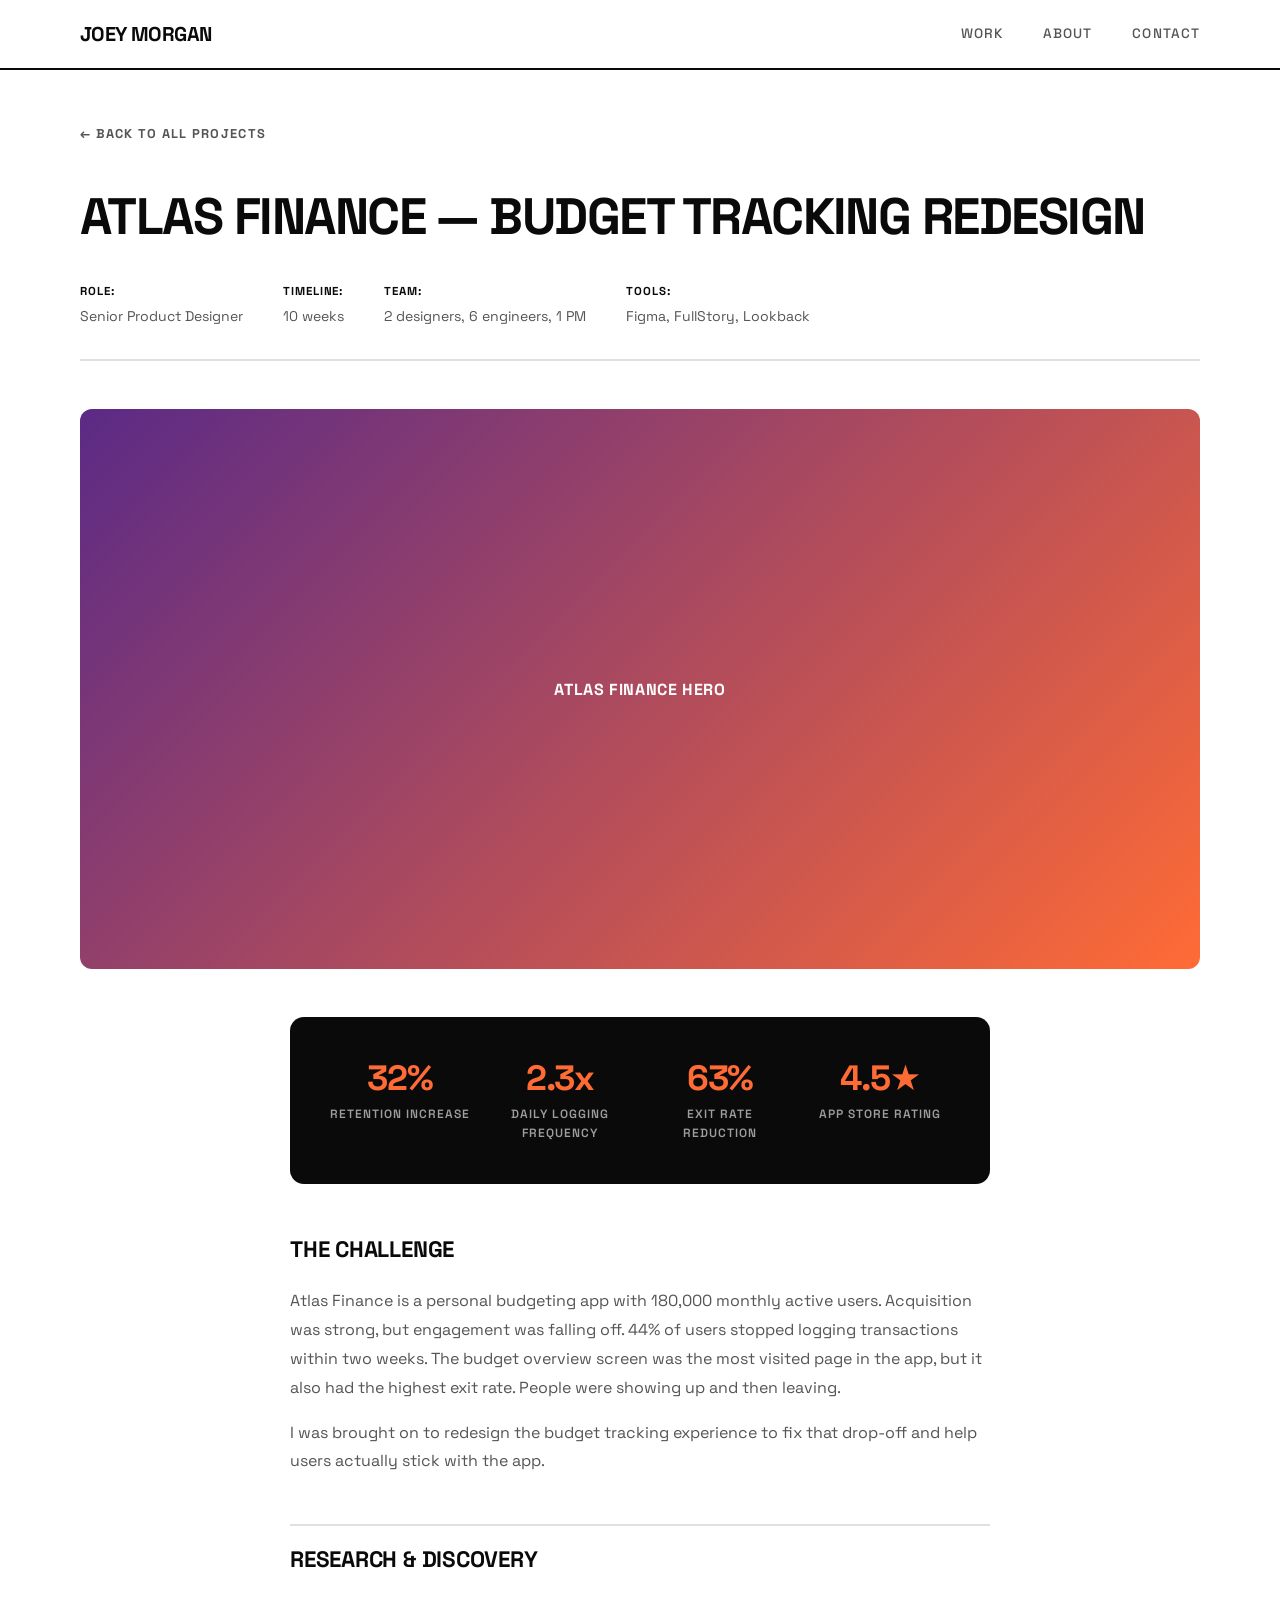
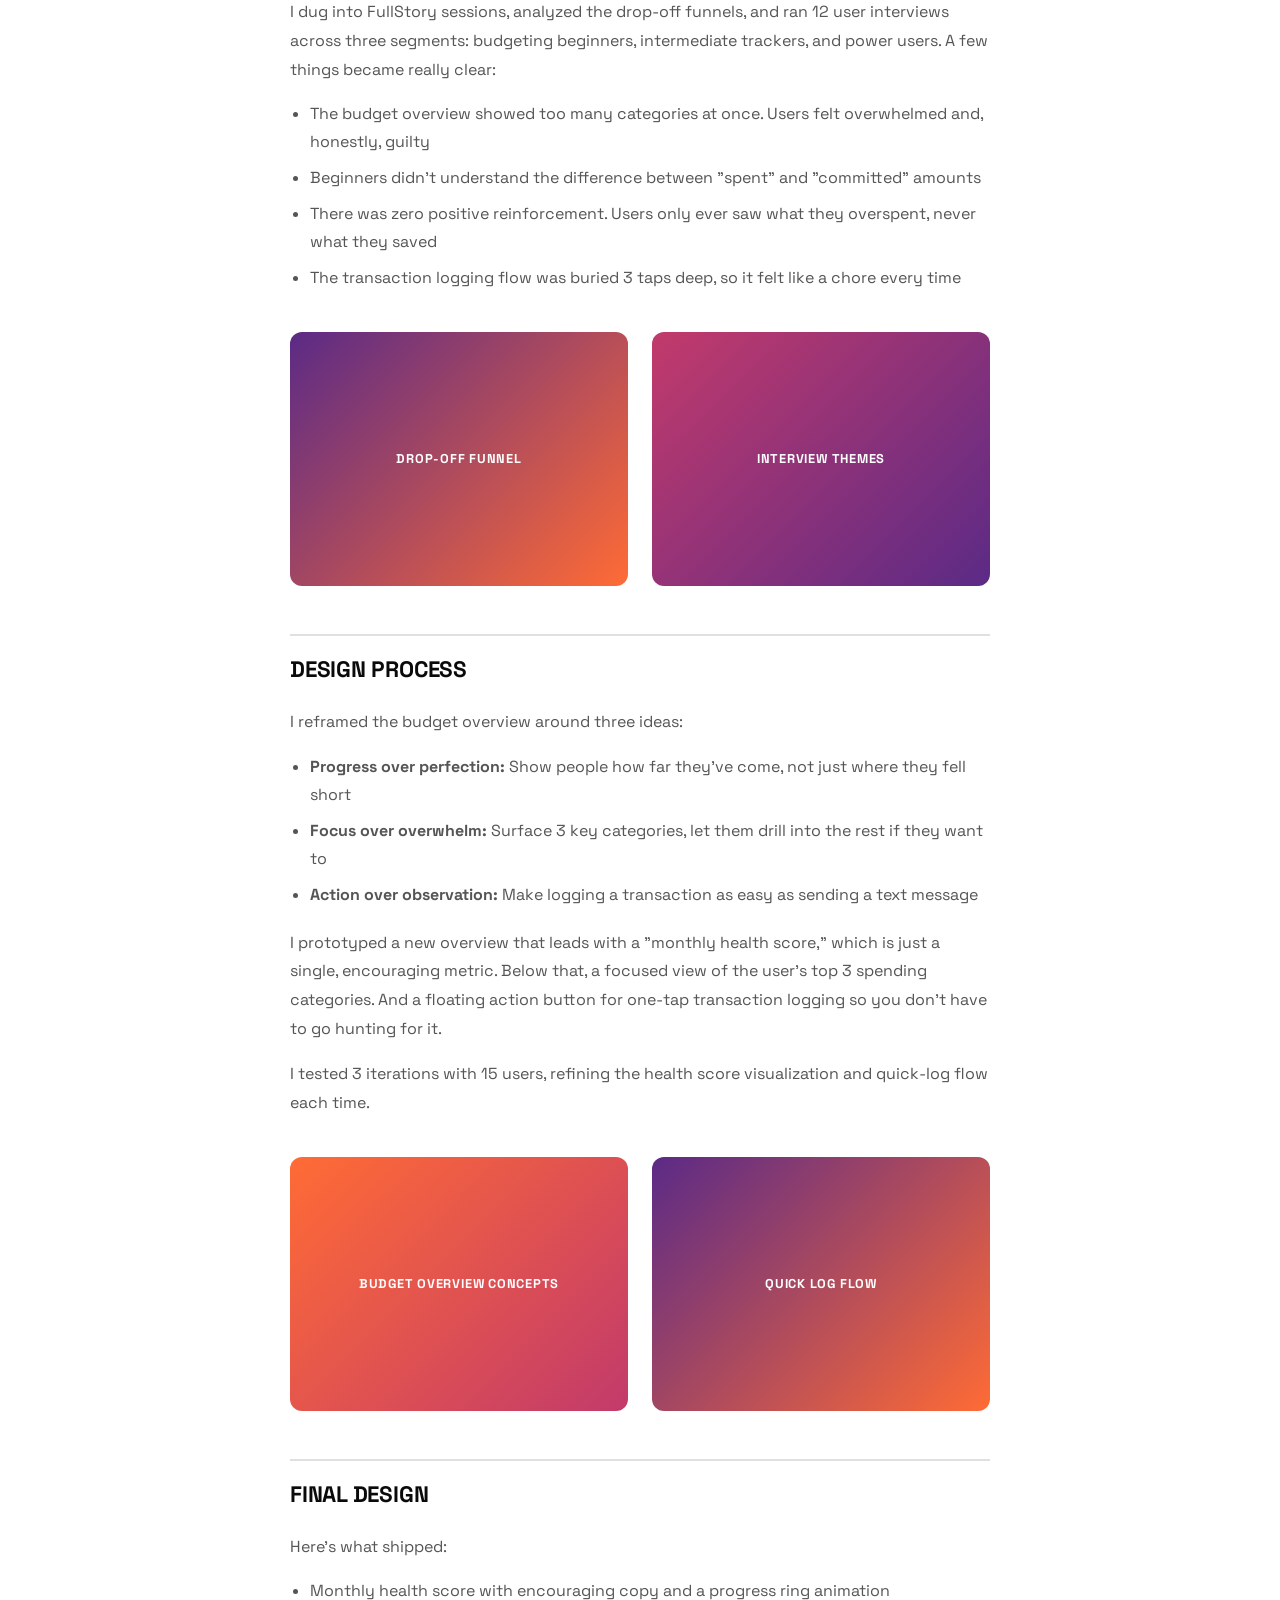
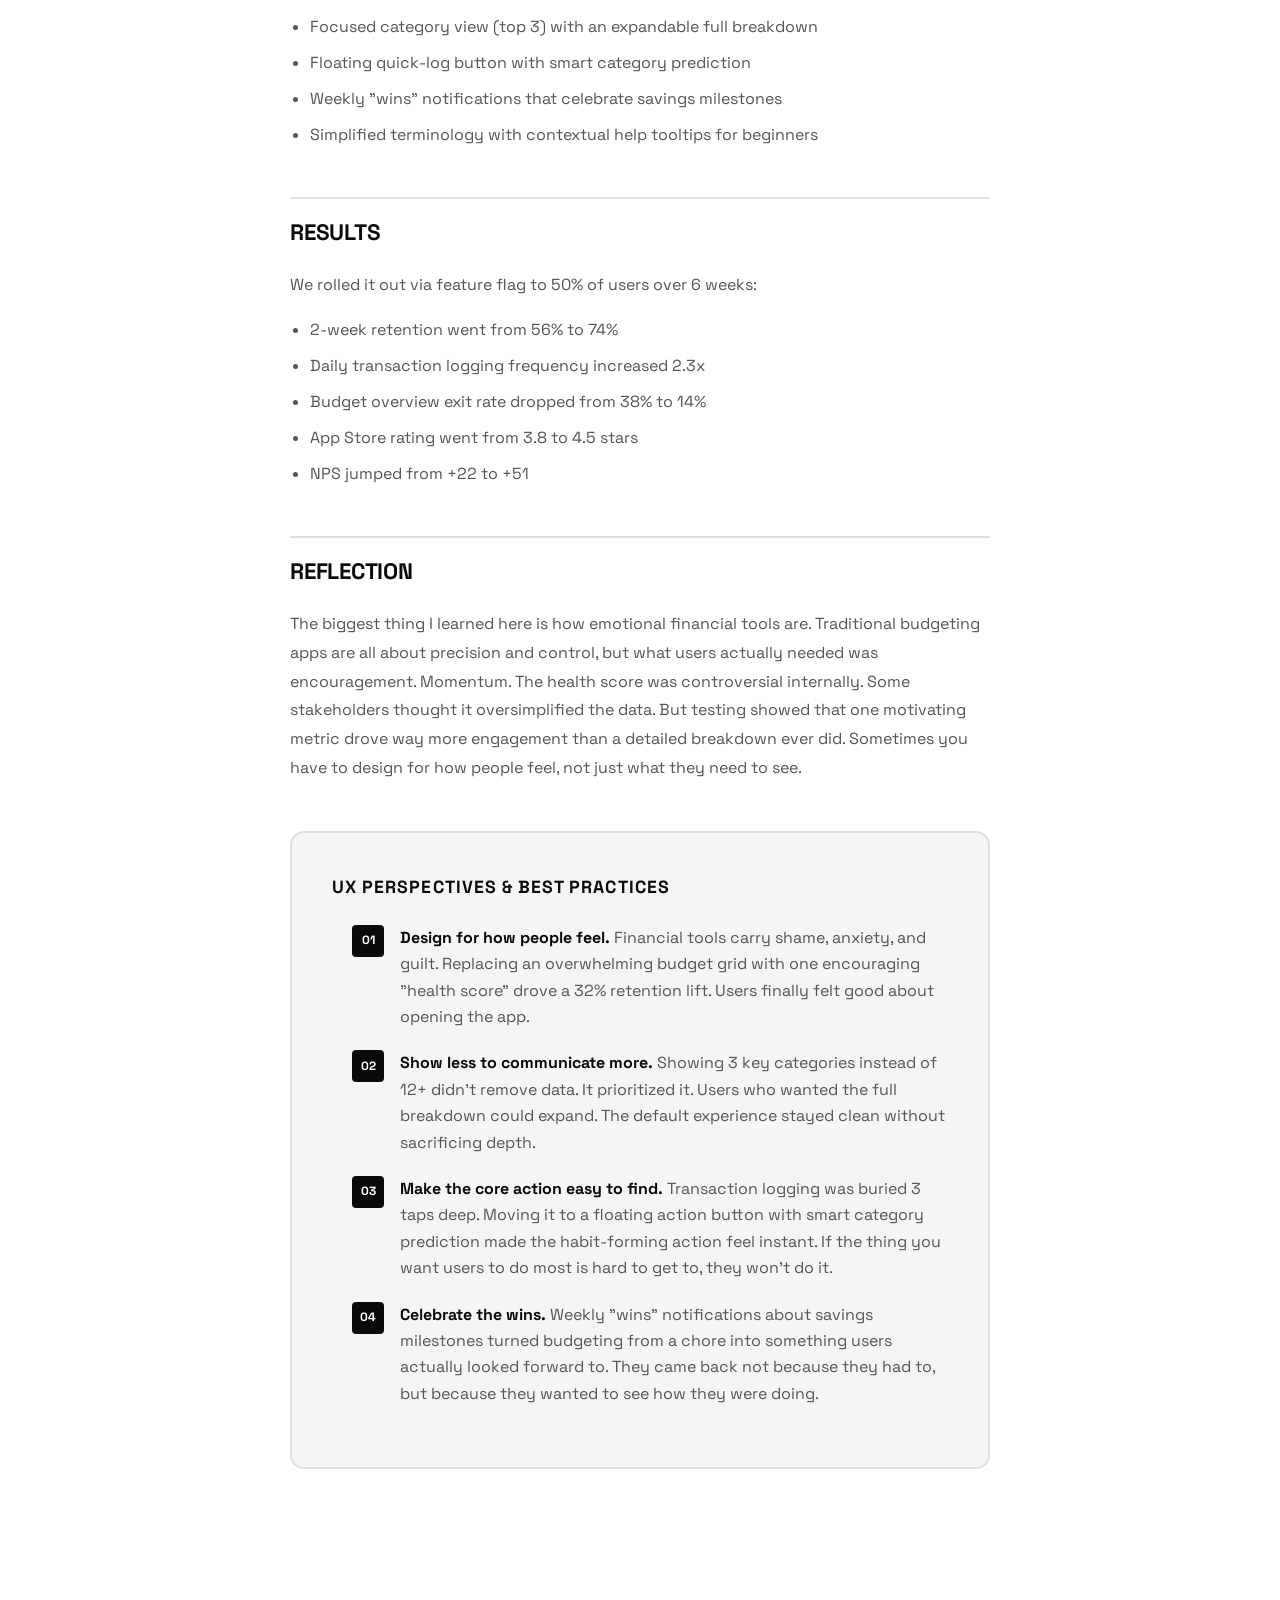
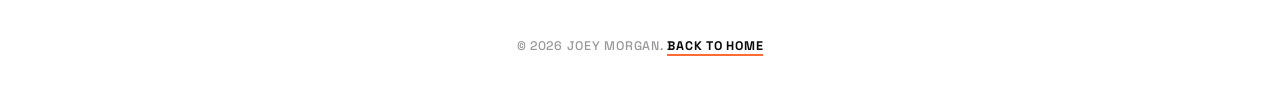
==== project-atlas.html @ 2bdc08db "Initial portfolio site" ====
<!DOCTYPE html>
<html lang="en">
<head>
  <meta charset="UTF-8">
  <meta name="viewport" content="width=device-width, initial-scale=1.0">
  <title>Atlas Finance — Joey Morgan</title>
  <link rel="preconnect" href="https://fonts.googleapis.com">
  <link href="https://fonts.googleapis.com/css2?family=Space+Grotesk:wght@400;500;600;700&display=swap" rel="stylesheet">
  <link rel="stylesheet" href="styles.css">
</head>
<body>

  <nav>
    <div class="nav-inner">
      <a href="index.html" class="logo">Joey Morgan</a>
      <div class="nav-links">
        <a href="index.html">Work</a>
        <a href="index.html#about">About</a>
        <a href="index.html#contact">Contact</a>
      </div>
    </div>
  </nav>

  <section class="project-hero">
    <a href="index.html" class="back-link">&larr; Back to all projects</a>
    <h1>Atlas Finance — Budget Tracking Redesign</h1>
    <div class="meta">
      <div><strong>Role:</strong> Senior Product Designer</div>
      <div><strong>Timeline:</strong> 10 weeks</div>
      <div><strong>Team:</strong> 2 designers, 6 engineers, 1 PM</div>
      <div><strong>Tools:</strong> Figma, FullStory, Lookback</div>
    </div>
    <div class="project-hero-img placeholder-img ph-4" style="aspect-ratio:16/8; border-radius:12px;">Atlas Finance Hero</div>
  </section>

  <div class="metrics-banner">
    <div class="metrics-grid">
      <div class="metric">
        <span class="number">32%</span>
        <span class="label">Retention Increase</span>
      </div>
      <div class="metric">
        <span class="number">2.3x</span>
        <span class="label">Daily Logging Frequency</span>
      </div>
      <div class="metric">
        <span class="number">63%</span>
        <span class="label">Exit Rate Reduction</span>
      </div>
      <div class="metric">
        <span class="number">4.5★</span>
        <span class="label">App Store Rating</span>
      </div>
    </div>
  </div>

  <section class="project-content">
    <h2>The Challenge</h2>
    <p>Atlas Finance is a personal budgeting app with 180,000 monthly active users. Acquisition was strong, but engagement was falling off. 44% of users stopped logging transactions within two weeks. The budget overview screen was the most visited page in the app, but it also had the highest exit rate. People were showing up and then leaving.</p>
    <p>I was brought on to redesign the budget tracking experience to fix that drop-off and help users actually stick with the app.</p>

    <h2>Research &amp; Discovery</h2>
    <p>I dug into FullStory sessions, analyzed the drop-off funnels, and ran 12 user interviews across three segments: budgeting beginners, intermediate trackers, and power users. A few things became really clear:</p>
    <ul>
      <li>The budget overview showed too many categories at once. Users felt overwhelmed and, honestly, guilty</li>
      <li>Beginners didn't understand the difference between "spent" and "committed" amounts</li>
      <li>There was zero positive reinforcement. Users only ever saw what they overspent, never what they saved</li>
      <li>The transaction logging flow was buried 3 taps deep, so it felt like a chore every time</li>
    </ul>

    <div class="image-row">
      <div class="placeholder-img ph-4" style="border-radius:12px; aspect-ratio:4/3;">Drop-off Funnel</div>
      <div class="placeholder-img ph-2" style="border-radius:12px; aspect-ratio:4/3;">Interview Themes</div>
    </div>

    <h2>Design Process</h2>
    <p>I reframed the budget overview around three ideas:</p>
    <ul>
      <li><strong>Progress over perfection:</strong> Show people how far they've come, not just where they fell short</li>
      <li><strong>Focus over overwhelm:</strong> Surface 3 key categories, let them drill into the rest if they want to</li>
      <li><strong>Action over observation:</strong> Make logging a transaction as easy as sending a text message</li>
    </ul>
    <p>I prototyped a new overview that leads with a "monthly health score," which is just a single, encouraging metric. Below that, a focused view of the user's top 3 spending categories. And a floating action button for one-tap transaction logging so you don't have to go hunting for it.</p>
    <p>I tested 3 iterations with 15 users, refining the health score visualization and quick-log flow each time.</p>

    <div class="image-row">
      <div class="placeholder-img ph-1" style="border-radius:12px; aspect-ratio:4/3;">Budget Overview Concepts</div>
      <div class="placeholder-img ph-4" style="border-radius:12px; aspect-ratio:4/3;">Quick Log Flow</div>
    </div>

    <h2>Final Design</h2>
    <p>Here's what shipped:</p>
    <ul>
      <li>Monthly health score with encouraging copy and a progress ring animation</li>
      <li>Focused category view (top 3) with an expandable full breakdown</li>
      <li>Floating quick-log button with smart category prediction</li>
      <li>Weekly "wins" notifications that celebrate savings milestones</li>
      <li>Simplified terminology with contextual help tooltips for beginners</li>
    </ul>

    <h2>Results</h2>
    <p>We rolled it out via feature flag to 50% of users over 6 weeks:</p>
    <ul>
      <li>2-week retention went from 56% to 74%</li>
      <li>Daily transaction logging frequency increased 2.3x</li>
      <li>Budget overview exit rate dropped from 38% to 14%</li>
      <li>App Store rating went from 3.8 to 4.5 stars</li>
      <li>NPS jumped from +22 to +51</li>
    </ul>

    <h2>Reflection</h2>
    <p>The biggest thing I learned here is how emotional financial tools are. Traditional budgeting apps are all about precision and control, but what users actually needed was encouragement. Momentum. The health score was controversial internally. Some stakeholders thought it oversimplified the data. But testing showed that one motivating metric drove way more engagement than a detailed breakdown ever did. Sometimes you have to design for how people feel, not just what they need to see.</p>

    <div class="ux-takeaways">
      <h2>UX Perspectives &amp; Best Practices</h2>
      <ul class="takeaway-list">
        <li>
          <span class="takeaway-num">01</span>
          <span><strong>Design for how people feel.</strong> Financial tools carry shame, anxiety, and guilt. Replacing an overwhelming budget grid with one encouraging "health score" drove a 32% retention lift. Users finally felt good about opening the app.</span>
        </li>
        <li>
          <span class="takeaway-num">02</span>
          <span><strong>Show less to communicate more.</strong> Showing 3 key categories instead of 12+ didn't remove data. It prioritized it. Users who wanted the full breakdown could expand. The default experience stayed clean without sacrificing depth.</span>
        </li>
        <li>
          <span class="takeaway-num">03</span>
          <span><strong>Make the core action easy to find.</strong> Transaction logging was buried 3 taps deep. Moving it to a floating action button with smart category prediction made the habit-forming action feel instant. If the thing you want users to do most is hard to get to, they won't do it.</span>
        </li>
        <li>
          <span class="takeaway-num">04</span>
          <span><strong>Celebrate the wins.</strong> Weekly "wins" notifications about savings milestones turned budgeting from a chore into something users actually looked forward to. They came back not because they had to, but because they wanted to see how they were doing.</span>
        </li>
      </ul>
    </div>
  </section>

  <footer>
    <p>&copy; 2026 Joey Morgan. <a href="index.html">Back to home</a></p>
  </footer>

</body>
</html>
---- styles.css ----
/* ===== Reset & Base ===== */
*, *::before, *::after { margin: 0; padding: 0; box-sizing: border-box; }

:root {
  --bg: #ffffff;
  --text: #0a0a0a;
  --accent: #FF6B35;
  --muted: #555555;
  --light-muted: #999999;
  --card-bg: #f5f5f5;
  --border: #e0e0e0;
  --radius: 14px;
  --radius-sm: 8px;
  --max-w: 1200px;
  --font: 'Space Grotesk', system-ui, -apple-system, sans-serif;
}

html { scroll-behavior: smooth; }

body {
  font-family: var(--font);
  background: var(--bg);
  color: var(--text);
  line-height: 1.6;
  -webkit-font-smoothing: antialiased;
}

a { color: inherit; text-decoration: none; }
img { display: block; max-width: 100%; }

/* ===== Nav ===== */
nav {
  position: fixed; top: 0; left: 0; right: 0;
  background: rgba(255, 255, 255, 0.95);
  backdrop-filter: blur(16px);
  z-index: 100;
  border-bottom: 2px solid var(--text);
}

nav .nav-inner {
  max-width: var(--max-w);
  margin: 0 auto;
  padding: 0 2.5rem;
  height: 68px;
  display: flex;
  align-items: center;
  justify-content: space-between;
}

nav .logo {
  font-weight: 700;
  font-size: 1.25rem;
  letter-spacing: -0.03em;
  text-transform: uppercase;
}

nav .nav-links { display: flex; gap: 2.5rem; }

nav .nav-links a {
  font-size: 0.85rem;
  font-weight: 500;
  color: var(--muted);
  text-transform: uppercase;
  letter-spacing: 0.08em;
  transition: color 0.2s;
}

nav .nav-links a:hover,
nav .nav-links a.active { color: var(--text); }

/* ===== Hero ===== */
.hero {
  position: relative;
  max-width: var(--max-w);
  margin: 0 auto;
  margin-top: 68px;
  border-radius: var(--radius);
  overflow: hidden;
  min-height: 520px;
  display: flex;
  align-items: flex-end;
  padding: 3.5rem;
  background: linear-gradient(135deg, #FF6B35 0%, #c23a6b 40%, #5b2a86 75%, #1a1a2e 100%);
}

.hero-content {
  position: relative;
  z-index: 2;
  max-width: 620px;
}

.hero h1 {
  font-size: clamp(3rem, 6vw, 4.5rem);
  font-weight: 700;
  line-height: 1.05;
  margin-bottom: 1.5rem;
  color: #fff;
  text-transform: uppercase;
  letter-spacing: -0.03em;
}

.hero p {
  font-size: 1.05rem;
  color: rgba(255,255,255,0.8);
  max-width: 440px;
  margin-bottom: 2rem;
  line-height: 1.7;
}

.hero-tags {
  display: flex;
  gap: 0.5rem;
  flex-wrap: wrap;
  margin-bottom: 1.5rem;
}

.hero-tag {
  padding: 0.4rem 1rem;
  background: rgba(255,255,255,0.12);
  backdrop-filter: blur(8px);
  border: 1px solid rgba(255,255,255,0.2);
  border-radius: 4px;
  font-size: 0.75rem;
  font-weight: 700;
  color: #fff;
  text-transform: uppercase;
  letter-spacing: 0.08em;
}

.btn {
  display: inline-flex;
  align-items: center;
  gap: 0.5rem;
  padding: 0.9rem 1.8rem;
  background: #fff;
  color: var(--text);
  border-radius: 4px;
  font-weight: 700;
  font-size: 0.85rem;
  text-transform: uppercase;
  letter-spacing: 0.08em;
  transition: transform 0.2s, box-shadow 0.2s;
}

.btn:hover {
  transform: translateY(-2px);
  box-shadow: 0 8px 24px rgba(0,0,0,0.15);
}

.btn-dark {
  background: var(--text);
  color: #fff;
}

.btn .arrow { font-size: 1.1rem; }

/* ===== Section Headers ===== */
.section-header {
  max-width: var(--max-w);
  margin: 0 auto;
  padding: 6rem 2.5rem 3rem;
  display: flex;
  justify-content: space-between;
  align-items: flex-end;
  gap: 2rem;
  border-top: 2px solid var(--text);
}

.section-label {
  font-size: 0.72rem;
  font-weight: 700;
  color: var(--light-muted);
  text-transform: uppercase;
  letter-spacing: 0.12em;
  margin-bottom: 0.75rem;
}

.section-header h2 {
  font-size: clamp(2rem, 3.5vw, 2.6rem);
  font-weight: 700;
  line-height: 1.1;
  max-width: 480px;
  letter-spacing: -0.03em;
  text-transform: uppercase;
}

.section-header p {
  font-size: 0.9rem;
  color: var(--muted);
  max-width: 320px;
  text-align: right;
}

/* ===== Section Titles (simple) ===== */
.section-title {
  max-width: var(--max-w);
  margin: 0 auto;
  padding: 6rem 2.5rem 2rem;
  font-size: 2rem;
  font-weight: 700;
  text-transform: uppercase;
  letter-spacing: -0.02em;
}

/* ===== Project Grid ===== */
.projects-grid {
  max-width: var(--max-w);
  margin: 0 auto;
  padding: 0 2.5rem 6rem;
  display: grid;
  grid-template-columns: 1fr;
  gap: 2.5rem;
}

.project-card {
  background: var(--card-bg);
  border-radius: var(--radius);
  overflow: hidden;
  transition: transform 0.3s ease, box-shadow 0.3s ease;
  cursor: pointer;
  border: 2px solid transparent;
}

.project-card:hover {
  transform: translateY(-6px);
  box-shadow: 0 20px 50px rgba(0,0,0,0.08);
  border-color: var(--text);
}

.project-card .thumb {
  width: 100%;
  height: 360px;
  overflow: hidden;
}

.project-card .card-body {
  padding: 1.75rem;
}

.project-card .tag {
  display: inline-block;
  font-size: 0.7rem;
  font-weight: 700;
  text-transform: uppercase;
  letter-spacing: 0.12em;
  color: var(--accent);
  margin-bottom: 0.6rem;
}

.project-card h3 {
  font-size: 1.3rem;
  font-weight: 700;
  margin-bottom: 0.5rem;
  letter-spacing: -0.02em;
}

.project-card p {
  font-size: 0.9rem;
  color: var(--muted);
  line-height: 1.55;
}

/* ===== Services / Skills Grid ===== */
.services {
  max-width: var(--max-w);
  margin: 0 auto;
  padding: 0 2.5rem 6rem;
  display: grid;
  grid-template-columns: repeat(4, 1fr);
  gap: 1.5rem;
}

.service-card {
  background: var(--card-bg);
  border-radius: var(--radius-sm);
  padding: 2rem 1.5rem;
  border: 2px solid transparent;
  transition: transform 0.2s, border-color 0.2s;
}

.service-card:hover {
  transform: translateY(-4px);
  border-color: var(--text);
}

.service-icon {
  width: 48px;
  height: 48px;
  border-radius: 4px;
  background: var(--text);
  display: flex;
  align-items: center;
  justify-content: center;
  font-size: 1.4rem;
  color: #fff;
  margin-bottom: 1.25rem;
}

.service-card h3 {
  font-size: 0.95rem;
  font-weight: 700;
  margin-bottom: 0.4rem;
  text-transform: uppercase;
  letter-spacing: 0.02em;
}

.service-card p {
  font-size: 0.82rem;
  color: var(--muted);
  line-height: 1.55;
}

/* ===== About Section ===== */
.about {
  max-width: var(--max-w);
  margin: 0 auto;
  padding: 4rem 2.5rem 6rem;
  display: grid;
  grid-template-columns: 300px 1fr;
  gap: 4rem;
  align-items: start;
}

.about-photo {
  width: 100%;
  aspect-ratio: 1;
  border-radius: var(--radius-sm);
  background: linear-gradient(135deg, #FF6B35 0%, #c23a6b 50%, #5b2a86 100%);
  display: flex;
  align-items: center;
  justify-content: center;
  font-size: 4rem;
  font-weight: 700;
  color: #fff;
  letter-spacing: -0.03em;
}

.about-text h2 {
  font-size: 2rem;
  font-weight: 700;
  margin-bottom: 1.25rem;
  text-transform: uppercase;
  letter-spacing: -0.02em;
}

.about-text p {
  color: var(--muted);
  margin-bottom: 1rem;
  max-width: 560px;
  line-height: 1.75;
}

.about-text .skills {
  display: flex;
  flex-wrap: wrap;
  gap: 0.5rem;
  margin-top: 1.75rem;
}

.about-text .skill-tag {
  padding: 0.5rem 1rem;
  background: transparent;
  border: 2px solid var(--text);
  border-radius: 4px;
  font-size: 0.78rem;
  font-weight: 700;
  color: var(--text);
  text-transform: uppercase;
  letter-spacing: 0.04em;
  transition: background 0.2s, color 0.2s;
}

.about-text .skill-tag:hover {
  background: var(--text);
  color: #fff;
}

/* ===== Contact / CTA Section ===== */
.contact {
  max-width: var(--max-w);
  margin: 0 auto 2.5rem;
  padding: 4.5rem 3.5rem;
  background: var(--text);
  border-radius: var(--radius);
  display: flex;
  justify-content: space-between;
  align-items: center;
  gap: 2rem;
}

.contact h2 {
  font-size: clamp(2rem, 4vw, 2.8rem);
  font-weight: 700;
  color: #fff;
  line-height: 1.1;
  text-transform: uppercase;
  letter-spacing: -0.02em;
}

.contact p {
  color: rgba(255,255,255,0.5);
  margin-top: 0.75rem;
  max-width: 400px;
  font-size: 0.9rem;
}

.contact .contact-right {
  display: flex;
  flex-direction: column;
  align-items: flex-end;
  gap: 1rem;
}

.contact .contact-links {
  display: flex;
  gap: 0.75rem;
  flex-wrap: wrap;
}

.contact .contact-link {
  padding: 0.6rem 1.4rem;
  border: 2px solid rgba(255,255,255,0.15);
  border-radius: 4px;
  font-weight: 700;
  font-size: 0.78rem;
  color: rgba(255,255,255,0.6);
  text-transform: uppercase;
  letter-spacing: 0.06em;
  transition: border-color 0.2s, color 0.2s, background 0.2s;
}

.contact .contact-link:hover {
  border-color: var(--accent);
  color: #fff;
  background: var(--accent);
}

/* ===== Footer ===== */
footer {
  text-align: center;
  padding: 2.5rem 2.5rem;
  font-size: 0.78rem;
  font-weight: 500;
  color: var(--light-muted);
  text-transform: uppercase;
  letter-spacing: 0.06em;
}

footer a {
  color: var(--text);
  font-weight: 700;
  border-bottom: 2px solid var(--accent);
}

/* ===== Project Detail Page ===== */
.project-hero {
  max-width: var(--max-w);
  margin: 0 auto;
  padding: 7.5rem 2.5rem 3rem;
}

.project-hero .back-link {
  display: inline-flex;
  align-items: center;
  gap: 0.5rem;
  font-size: 0.8rem;
  font-weight: 700;
  color: var(--muted);
  text-transform: uppercase;
  letter-spacing: 0.1em;
  margin-bottom: 2rem;
  transition: color 0.2s;
}

.project-hero .back-link:hover { color: var(--accent); }

.project-hero h1 {
  font-size: clamp(2.2rem, 5vw, 3.2rem);
  font-weight: 700;
  letter-spacing: -0.03em;
  margin-bottom: 1.5rem;
  text-transform: uppercase;
}

.project-hero .meta {
  display: flex;
  flex-wrap: wrap;
  gap: 2.5rem;
  font-size: 0.88rem;
  color: var(--muted);
  margin-bottom: 3rem;
  padding-bottom: 2rem;
  border-bottom: 2px solid var(--border);
}

.project-hero .meta strong {
  color: var(--text);
  font-weight: 700;
  font-size: 0.72rem;
  text-transform: uppercase;
  letter-spacing: 0.08em;
  display: block;
  margin-bottom: 0.25rem;
}

.project-hero-img {
  width: 100%;
  aspect-ratio: 16/8;
  border-radius: var(--radius);
  object-fit: cover;
}

.project-content {
  max-width: 780px;
  margin: 0 auto;
  padding: 3rem 2.5rem 8rem;
}

.project-content h2 {
  font-size: 1.4rem;
  font-weight: 700;
  margin: 3rem 0 1.25rem;
  text-transform: uppercase;
  letter-spacing: -0.01em;
  padding-top: 1rem;
  border-top: 2px solid var(--border);
}

.project-content h2:first-child {
  border-top: none;
  padding-top: 0;
  margin-top: 0;
}

.project-content p {
  color: var(--muted);
  margin-bottom: 1rem;
  line-height: 1.8;
}

.project-content .image-row {
  display: grid;
  grid-template-columns: 1fr 1fr;
  gap: 1.5rem;
  margin: 2.5rem 0;
}

.project-content .image-row .placeholder-img {
  width: 100%;
  aspect-ratio: 4/3;
  border-radius: var(--radius-sm);
  display: flex;
  align-items: center;
  justify-content: center;
  font-size: 0.8rem;
  font-weight: 700;
  color: #fff;
  text-transform: uppercase;
  letter-spacing: 0.06em;
}

.case-img {
  width: 100%;
  border-radius: var(--radius-sm);
  object-fit: cover;
  border: 1px solid var(--border);
}

/* ===== Device Mockup ===== */
.device-mockup {
  background: #1a1a1a;
  border-radius: 12px;
  padding: 0;
  overflow: hidden;
  box-shadow: 0 20px 60px rgba(0,0,0,0.15), 0 0 0 1px rgba(0,0,0,0.08);
}

.device-mockup .browser-bar {
  display: flex;
  align-items: center;
  gap: 6px;
  padding: 10px 14px;
  background: #2a2a2a;
  border-bottom: 1px solid #333;
}

.device-mockup .browser-dot {
  width: 10px;
  height: 10px;
  border-radius: 50%;
}

.device-mockup .browser-dot.red { background: #ff5f57; }
.device-mockup .browser-dot.yellow { background: #febc2e; }
.device-mockup .browser-dot.green { background: #28c840; }

.device-mockup .browser-url {
  flex: 1;
  margin-left: 10px;
  background: #1a1a1a;
  border-radius: 4px;
  padding: 4px 12px;
  font-size: 0.68rem;
  color: #888;
  font-family: var(--font);
  letter-spacing: 0.02em;
}

.device-mockup img {
  width: 100%;
  display: block;
}

/* Laptop shell around the browser */
.laptop-mockup {
  padding: 16px 16px 0;
  background: #e0e0e0;
  border-radius: 16px 16px 0 0;
  position: relative;
}

.laptop-mockup .device-mockup {
  border-radius: 8px 8px 0 0;
}

.laptop-base {
  height: 18px;
  background: linear-gradient(to bottom, #d4d4d4, #bbb);
  border-radius: 0 0 6px 6px;
  margin: 0 -4px;
  position: relative;
}

.laptop-base::before {
  content: '';
  position: absolute;
  top: 0;
  left: 50%;
  transform: translateX(-50%);
  width: 80px;
  height: 4px;
  background: #aaa;
  border-radius: 0 0 4px 4px;
}

/* Hero-sized mockup */
.hero-mockup {
  max-width: 100%;
}

/* Image row mockups */
.image-row .laptop-mockup {
  padding: 10px 10px 0;
  border-radius: 12px 12px 0 0;
}

.image-row .laptop-base {
  height: 14px;
}

.image-row .device-mockup .browser-bar {
  padding: 7px 10px;
  gap: 5px;
}

.image-row .device-mockup .browser-dot {
  width: 7px;
  height: 7px;
}

.image-row .device-mockup .browser-url {
  padding: 3px 8px;
  font-size: 0.58rem;
}

/* Card-level mockup on homepage */
.card-mockup-wrap {
  background: #e8e8e8;
  display: flex;
  align-items: flex-end;
  justify-content: center;
  padding: 2rem 2.5rem 0;
  height: 100%;
}

.card-mockup-wrap .device-mockup {
  border-radius: 8px 8px 0 0;
  box-shadow: 0 -4px 30px rgba(0,0,0,0.12);
}

.card-mockup-wrap .browser-bar {
  padding: 8px 12px;
  gap: 5px;
}

.card-mockup-wrap .browser-dot {
  width: 8px;
  height: 8px;
}

.card-mockup-wrap .browser-url {
  padding: 3px 10px;
  font-size: 0.62rem;
}

/* ===== POS Device Mockup ===== */
.pos-mockup {
  background: #1a1a1a;
  border-radius: 24px;
  padding: 16px;
  box-shadow: 0 20px 60px rgba(0,0,0,0.2), inset 0 0 0 2px #333;
  position: relative;
}

.pos-mockup::before {
  content: '';
  position: absolute;
  top: 8px;
  left: 50%;
  transform: translateX(-50%);
  width: 60px;
  height: 5px;
  background: #333;
  border-radius: 10px;
}

.pos-mockup img {
  width: 100%;
  display: block;
  border-radius: 8px;
}

.pos-stand {
  width: 60px;
  height: 40px;
  background: linear-gradient(to bottom, #2a2a2a, #1a1a1a);
  margin: 0 auto;
  border-radius: 0 0 6px 6px;
  position: relative;
}

.pos-stand::after {
  content: '';
  display: block;
  width: 120px;
  height: 10px;
  background: linear-gradient(to bottom, #333, #222);
  border-radius: 4px;
  position: absolute;
  bottom: 0;
  left: 50%;
  transform: translateX(-50%);
}

/* POS device group in image rows */
.pos-device-group {
  display: flex;
  flex-direction: column;
  align-items: center;
}

.image-row .pos-mockup {
  padding: 10px;
  border-radius: 16px;
}

.image-row .pos-mockup::before {
  width: 40px;
  height: 3px;
  top: 5px;
}

.image-row .pos-mockup img {
  border-radius: 6px;
}

.image-row .pos-stand {
  width: 40px;
  height: 28px;
}

.image-row .pos-stand::after {
  width: 80px;
  height: 7px;
}

/* Card-level POS mockup on homepage */
.card-pos-wrap {
  background: #e8e8e8;
  display: flex;
  flex-direction: column;
  align-items: center;
  justify-content: flex-end;
  padding: 2rem 3rem 1rem;
  height: 100%;
}

.card-pos-wrap .pos-mockup {
  padding: 10px;
  border-radius: 16px;
  max-width: 90%;
}

.card-pos-wrap .pos-mockup::before {
  width: 40px;
  height: 3px;
  top: 5px;
}

.card-pos-wrap .pos-mockup img {
  border-radius: 6px;
}

.card-pos-wrap .pos-stand {
  width: 40px;
  height: 24px;
}

.card-pos-wrap .pos-stand::after {
  width: 80px;
  height: 6px;
}

.project-content ul {
  padding-left: 1.25rem;
  margin-bottom: 1.25rem;
}

.project-content li {
  color: var(--muted);
  margin-bottom: 0.5rem;
  line-height: 1.75;
}

/* ===== Placeholder images ===== */
.placeholder-img {
  display: flex;
  align-items: center;
  justify-content: center;
  font-weight: 700;
  color: #fff;
  font-size: 1rem;
  text-transform: uppercase;
  letter-spacing: 0.04em;
}

.ph-1 { background: linear-gradient(135deg, #FF6B35, #c23a6b); }
.ph-2 { background: linear-gradient(135deg, #c23a6b, #5b2a86); }
.ph-3 { background: linear-gradient(135deg, #1a1a2e, #5b2a86); }
.ph-4 { background: linear-gradient(135deg, #5b2a86, #FF6B35); }

/* ===== Impact Metrics Banner ===== */
.metrics-banner {
  max-width: 780px;
  margin: 0 auto;
  padding: 0 2.5rem;
}

.metrics-grid {
  display: grid;
  grid-template-columns: repeat(4, 1fr);
  gap: 1.25rem;
  background: var(--text);
  border-radius: var(--radius);
  padding: 2.5rem;
}

.metric {
  text-align: center;
}

.metric .number {
  display: block;
  font-size: 2.2rem;
  font-weight: 700;
  color: var(--accent);
  letter-spacing: -0.03em;
  line-height: 1.2;
}

.metric .label {
  display: block;
  font-size: 0.75rem;
  font-weight: 600;
  color: rgba(255,255,255,0.6);
  text-transform: uppercase;
  letter-spacing: 0.08em;
  margin-top: 0.35rem;
}

/* ===== UX Takeaways Section ===== */
.ux-takeaways {
  background: var(--card-bg);
  border-radius: var(--radius);
  padding: 2.5rem;
  margin-top: 3rem;
  border: 2px solid var(--border);
}

.ux-takeaways h2 {
  font-size: 1.1rem;
  font-weight: 700;
  text-transform: uppercase;
  letter-spacing: 0.06em;
  margin: 0 0 1.5rem 0;
  padding: 0;
  border: none;
  color: var(--text);
}

.takeaway-list {
  list-style: none;
  padding: 0;
  margin: 0;
  display: grid;
  gap: 1.25rem;
}

.takeaway-list li {
  display: flex;
  gap: 1rem;
  align-items: flex-start;
  color: var(--muted);
  line-height: 1.65;
  margin: 0;
}

.takeaway-num {
  flex-shrink: 0;
  width: 32px;
  height: 32px;
  background: var(--text);
  color: #fff;
  border-radius: 4px;
  display: flex;
  align-items: center;
  justify-content: center;
  font-size: 0.75rem;
  font-weight: 700;
}

.takeaway-list li strong {
  color: var(--text);
}

/* ===== Findings Cards ===== */
.findings {
  display: grid;
  grid-template-columns: repeat(auto-fill, minmax(280px, 1fr));
  gap: 1.5rem;
  margin: 2.5rem 0;
}

.finding-card {
  background: var(--card-bg);
  border: 2px solid var(--border);
  border-radius: var(--radius-sm);
  padding: 2rem;
}

.finding-card h3 {
  font-size: 0.7rem;
  text-transform: uppercase;
  letter-spacing: 0.12em;
  color: var(--accent);
  font-weight: 700;
  margin-bottom: 1rem;
}

.finding-card p {
  font-size: 0.92rem;
  color: var(--muted);
  margin-bottom: 0.5rem;
  line-height: 1.6;
}

.finding-card p strong {
  color: var(--text);
}

/* ===== Prototype Embed ===== */
.prototype-embed {
  position: relative;
  width: 100%;
  aspect-ratio: 16/10;
  margin: 2rem 0 2.5rem;
  border-radius: var(--radius);
  overflow: hidden;
  border: 2px solid var(--border);
  background: #f5f5f5;
}

.prototype-embed iframe {
  position: absolute;
  top: 0;
  left: 0;
  width: 100%;
  height: 100%;
  border: none;
}

/* ===== Responsive ===== */
@media (max-width: 900px) {
  .services { grid-template-columns: repeat(2, 1fr); }
}

@media (max-width: 768px) {
  .hero { min-height: 420px; margin-top: 68px; margin-left: 1rem; margin-right: 1rem; padding: 2.5rem; }
  .about { grid-template-columns: 1fr; gap: 2.5rem; }
  .about-photo { max-width: 220px; }
  .project-content .image-row { grid-template-columns: 1fr; }
  .contact { flex-direction: column; text-align: center; margin-left: 1rem; margin-right: 1rem; }
  .contact .contact-right { align-items: center; }
  .section-header { flex-direction: column; align-items: flex-start; }
  .section-header p { text-align: left; }
  .services { grid-template-columns: 1fr; }
  nav .nav-links { gap: 1.5rem; }
}

@media (max-width: 480px) {
  .hero { min-height: 360px; padding: 2rem 1.5rem; }
  .hero h1 { font-size: 2.4rem; }
  nav .nav-inner { padding: 0 1.5rem; }
  .project-hero .meta { flex-direction: column; gap: 1rem; }
}
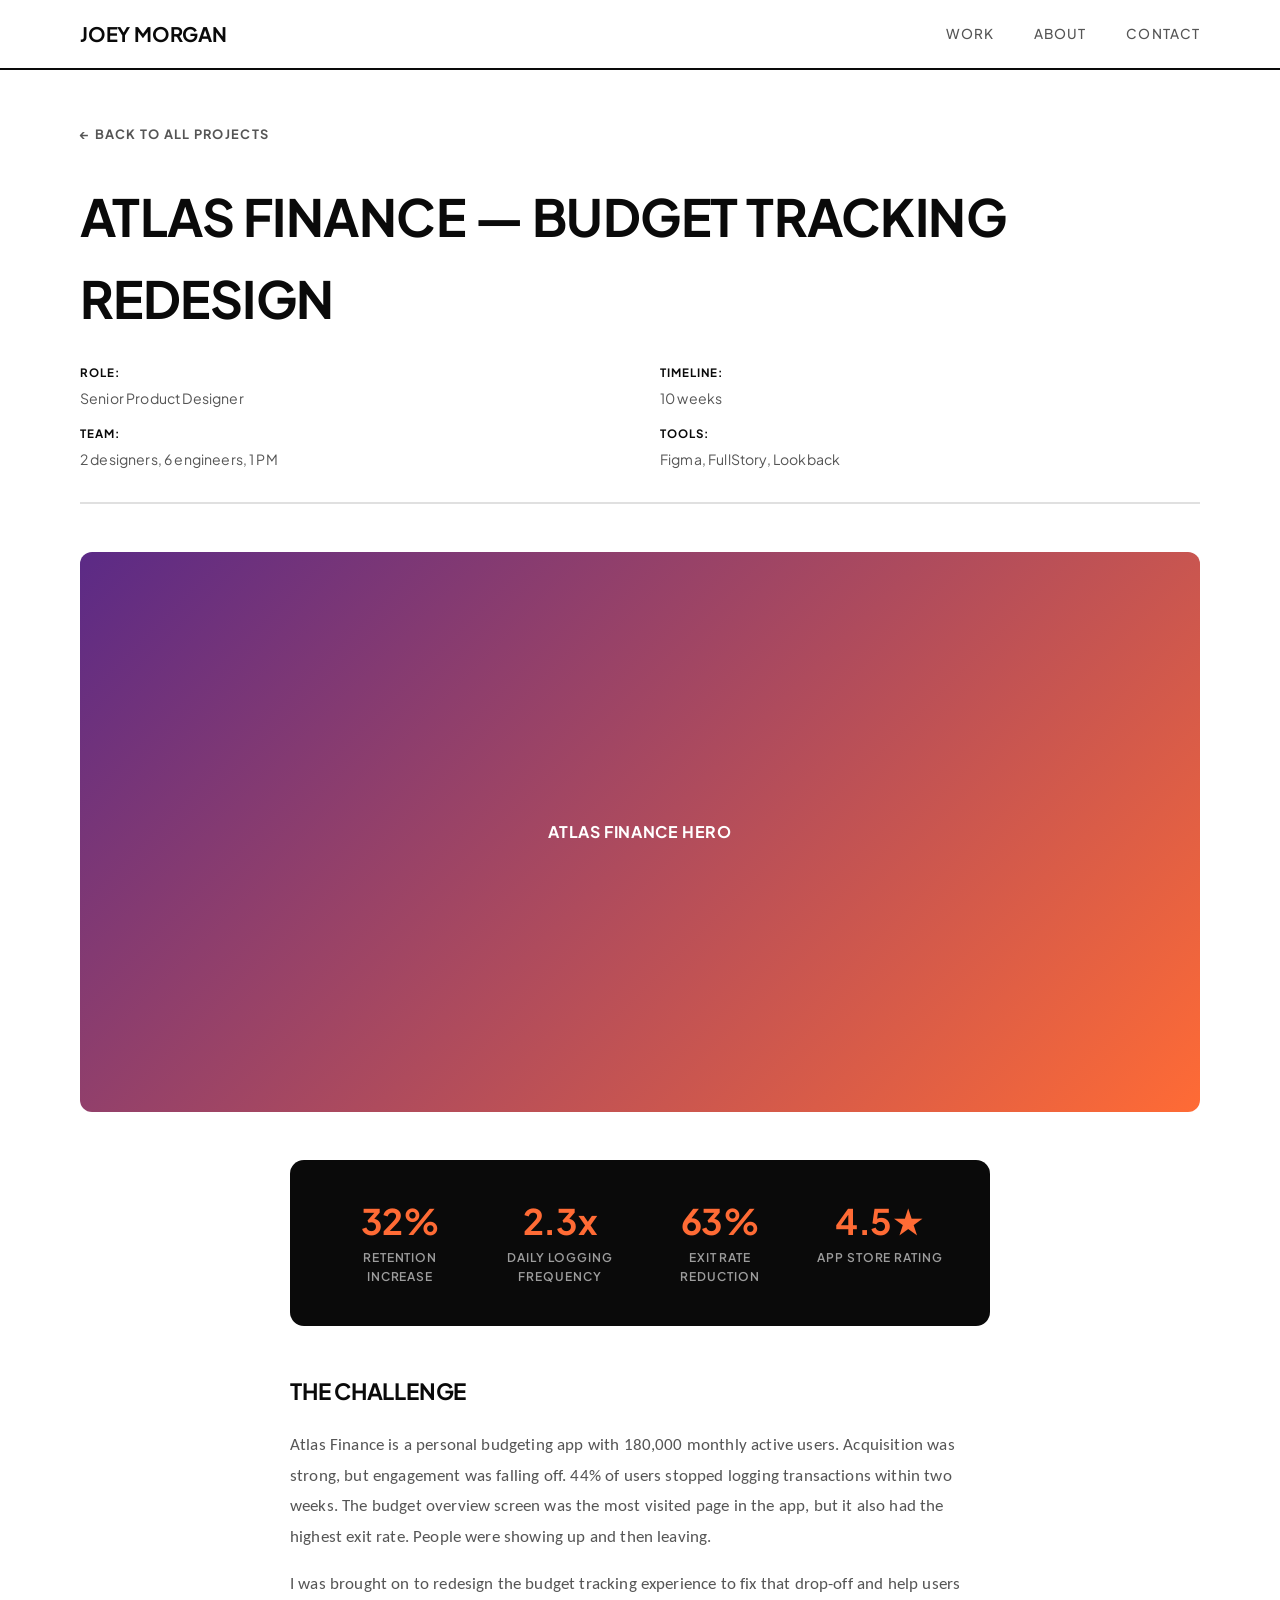
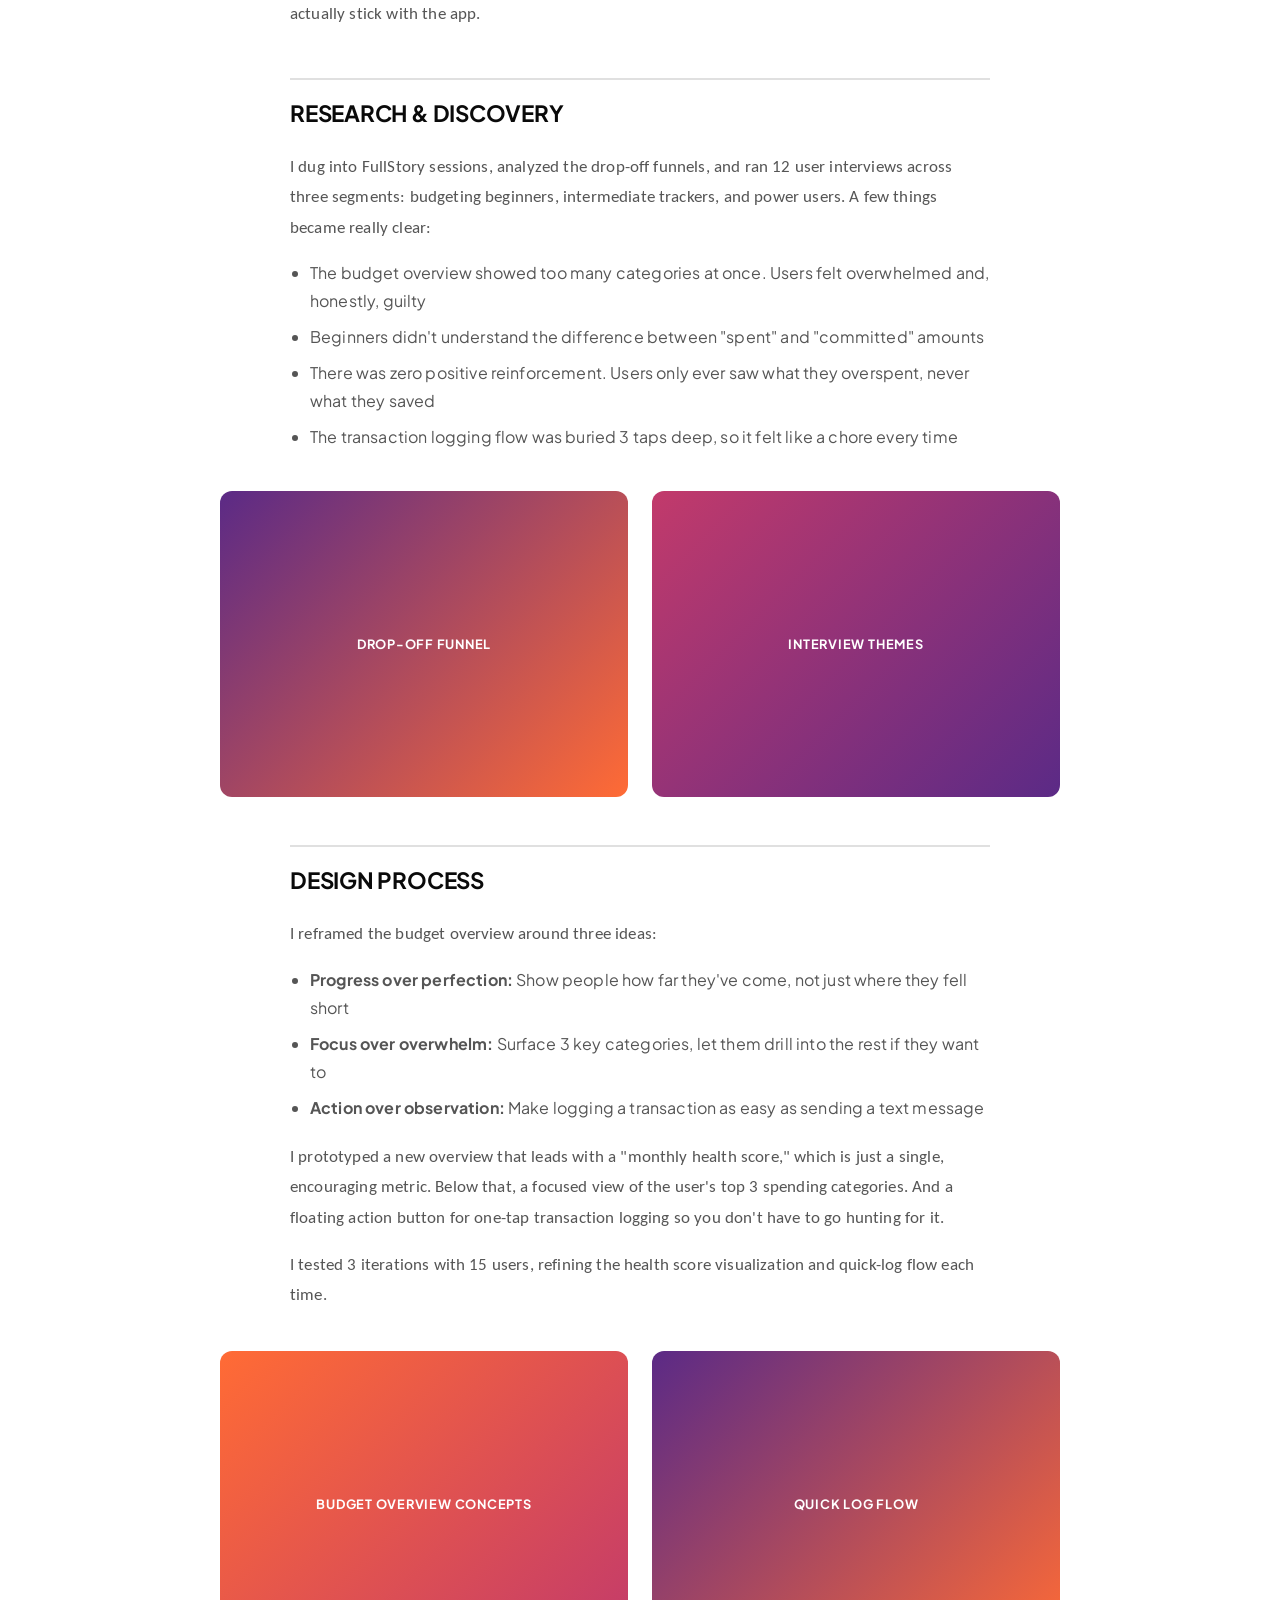
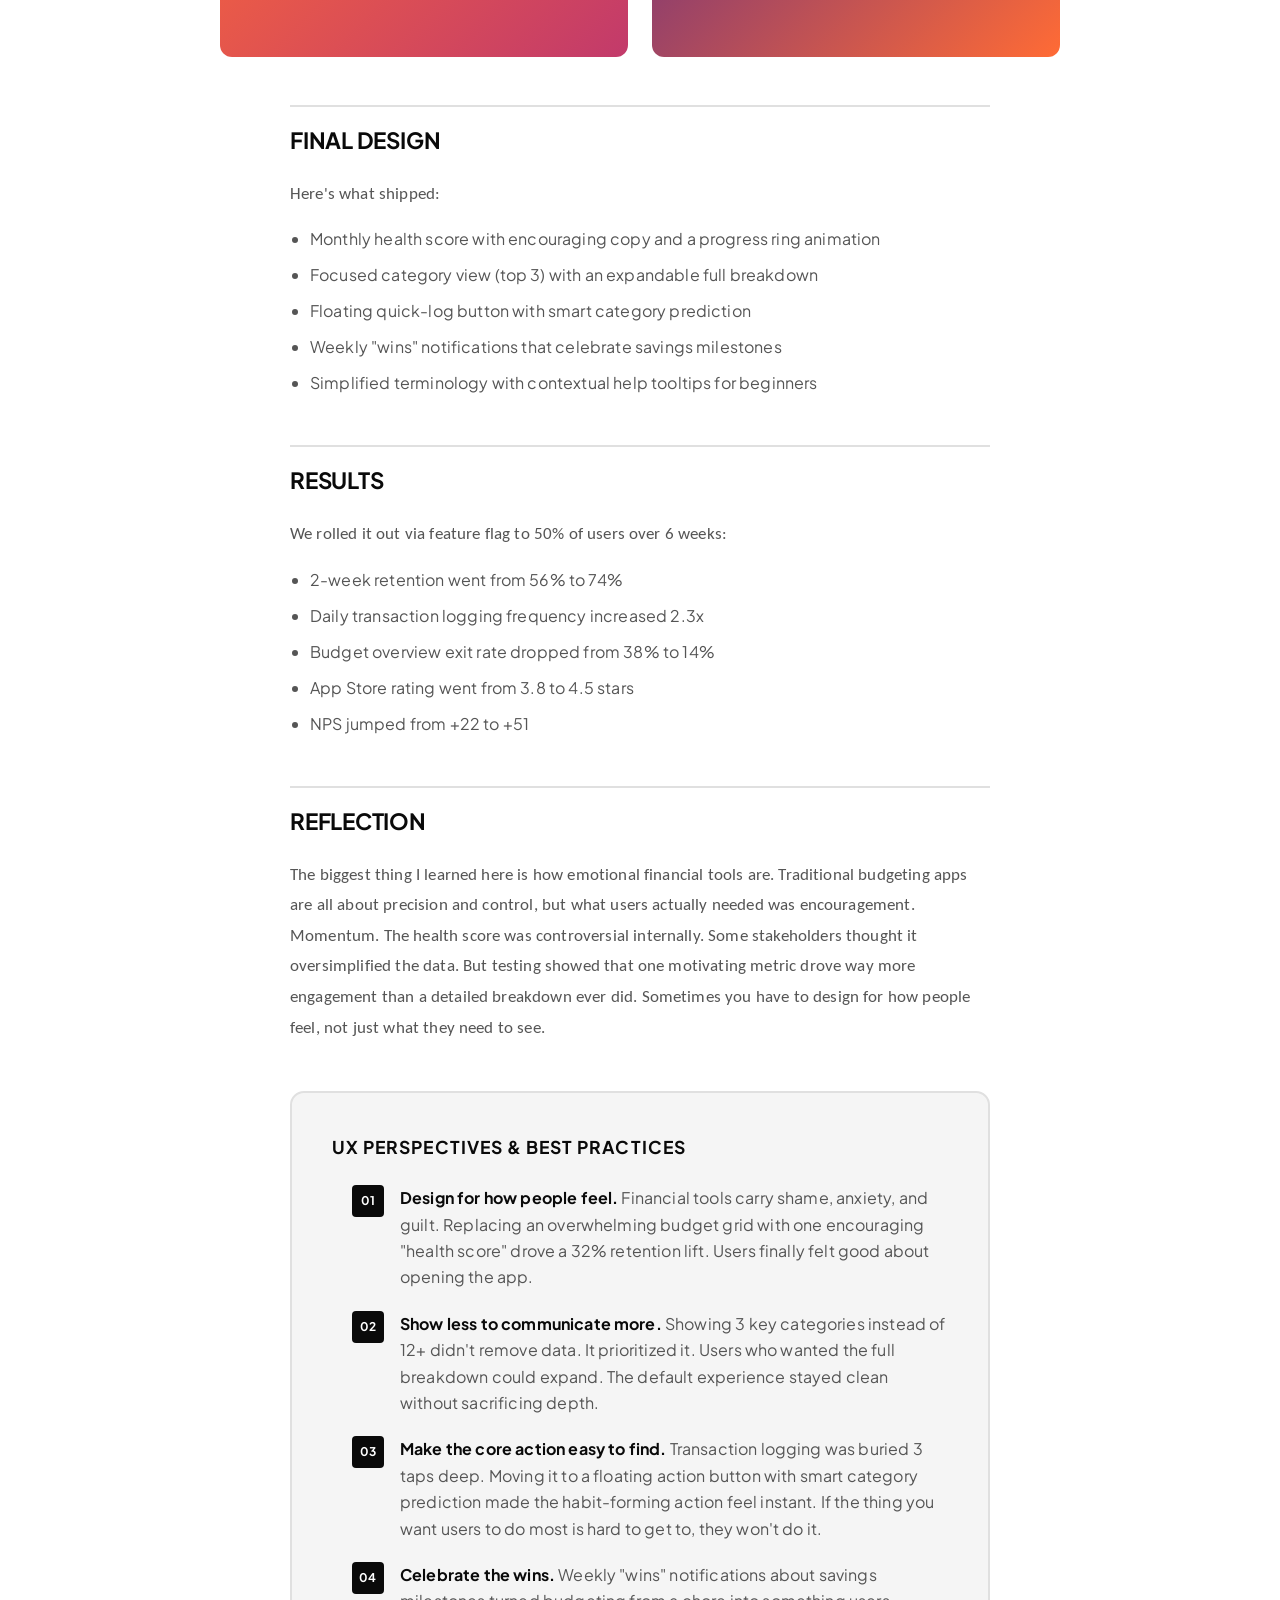
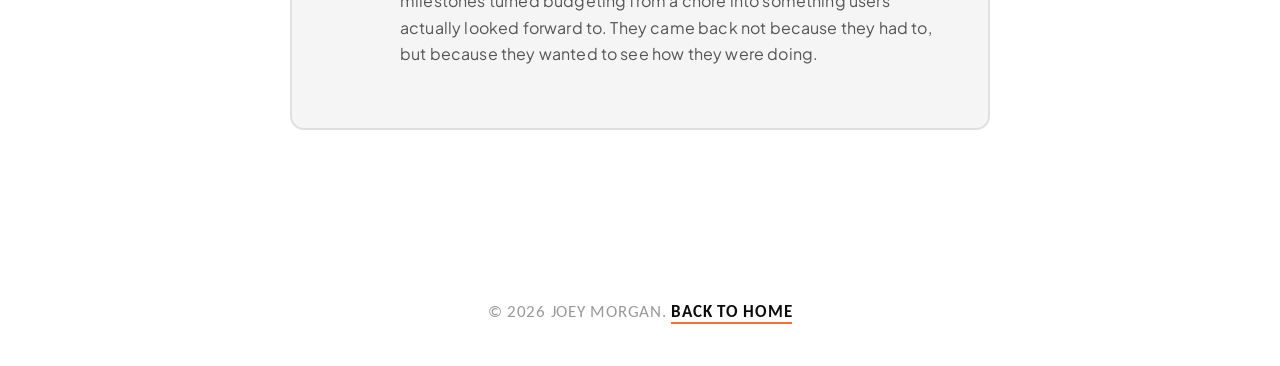
==== commit add2b69f: "Refresh portfolio: new headshot, resume, fonts, full-bleed hero, and Fuel POS gallery - Replace head" ====
--- a/project-atlas.html
+++ b/project-atlas.html
@@ -5,7 +5,7 @@
   <meta name="viewport" content="width=device-width, initial-scale=1.0">
   <title>Atlas Finance — Joey Morgan</title>
   <link rel="preconnect" href="https://fonts.googleapis.com">
-  <link href="https://fonts.googleapis.com/css2?family=Space+Grotesk:wght@400;500;600;700&display=swap" rel="stylesheet">
+  <link href="https://fonts.googleapis.com/css2?family=Carlito:ital,wght@0,400;0,700;1,400;1,700&family=Plus+Jakarta+Sans:wght@400;500;600;700;800&display=swap" rel="stylesheet">
   <link rel="stylesheet" href="styles.css">
 </head>
 <body>
--- a/styles.css
+++ b/styles.css
@@ -12,7 +12,8 @@
   --radius: 14px;
   --radius-sm: 8px;
   --max-w: 1200px;
-  --font: 'Space Grotesk', system-ui, -apple-system, sans-serif;
+  --font: 'Plus Jakarta Sans', system-ui, -apple-system, sans-serif;
+  --font-body: 'Calibri', 'Carlito', system-ui, -apple-system, sans-serif;
 }
 
 html { scroll-behavior: smooth; }
@@ -22,7 +23,14 @@
   background: var(--bg);
   color: var(--text);
   line-height: 1.6;
+  letter-spacing: 0.01em;
   -webkit-font-smoothing: antialiased;
+}
+
+p {
+  font-family: var(--font-body);
+  font-size: 1.0625rem;
+  line-height: 1.7;
 }
 
 a { color: inherit; text-decoration: none; }
@@ -50,7 +58,7 @@
 nav .logo {
   font-weight: 700;
   font-size: 1.25rem;
-  letter-spacing: -0.03em;
+  letter-spacing: -0.01em;
   text-transform: uppercase;
 }
 
@@ -71,15 +79,11 @@
 /* ===== Hero ===== */
 .hero {
   position: relative;
-  max-width: var(--max-w);
-  margin: 0 auto;
   margin-top: 68px;
-  border-radius: var(--radius);
-  overflow: hidden;
   min-height: 520px;
   display: flex;
   align-items: flex-end;
-  padding: 3.5rem;
+  padding: 3.5rem max(3.5rem, calc((100% - var(--max-w)) / 2 + 3.5rem));
   background: linear-gradient(135deg, #FF6B35 0%, #c23a6b 40%, #5b2a86 75%, #1a1a2e 100%);
 }
 
@@ -96,12 +100,12 @@
   margin-bottom: 1.5rem;
   color: #fff;
   text-transform: uppercase;
-  letter-spacing: -0.03em;
+  letter-spacing: -0.01em;
 }
 
 .hero p {
-  font-size: 1.05rem;
-  color: rgba(255,255,255,0.8);
+  font-size: 1.15rem;
+  color: rgba(255,255,255,0.85);
   max-width: 440px;
   margin-bottom: 2rem;
   line-height: 1.7;
@@ -166,6 +170,8 @@
   border-top: 2px solid var(--text);
 }
 
+.hero + .section-header { border-top: none; }
+
 .section-label {
   font-size: 0.72rem;
   font-weight: 700;
@@ -180,12 +186,12 @@
   font-weight: 700;
   line-height: 1.1;
   max-width: 480px;
-  letter-spacing: -0.03em;
+  letter-spacing: -0.01em;
   text-transform: uppercase;
 }
 
 .section-header p {
-  font-size: 0.9rem;
+  font-size: 1rem;
   color: var(--muted);
   max-width: 320px;
   text-align: right;
@@ -199,7 +205,7 @@
   font-size: 2rem;
   font-weight: 700;
   text-transform: uppercase;
-  letter-spacing: -0.02em;
+  letter-spacing: 0;
 }
 
 /* ===== Project Grid ===== */
@@ -251,13 +257,13 @@
   font-size: 1.3rem;
   font-weight: 700;
   margin-bottom: 0.5rem;
-  letter-spacing: -0.02em;
+  letter-spacing: 0;
 }
 
 .project-card p {
-  font-size: 0.9rem;
+  font-size: 1rem;
   color: var(--muted);
-  line-height: 1.55;
+  line-height: 1.6;
 }
 
 /* ===== Services / Skills Grid ===== */
@@ -295,6 +301,11 @@
   color: #fff;
   margin-bottom: 1.25rem;
 }
+.service-icon img {
+  width: 24px;
+  height: 24px;
+  filter: brightness(0) invert(1);
+}
 
 .service-card h3 {
   font-size: 0.95rem;
@@ -305,9 +316,9 @@
 }
 
 .service-card p {
-  font-size: 0.82rem;
+  font-size: 0.95rem;
   color: var(--muted);
-  line-height: 1.55;
+  line-height: 1.6;
 }
 
 /* ===== About Section ===== */
@@ -323,16 +334,15 @@
 
 .about-photo {
   width: 100%;
-  aspect-ratio: 1;
   border-radius: var(--radius-sm);
-  background: linear-gradient(135deg, #FF6B35 0%, #c23a6b 50%, #5b2a86 100%);
-  display: flex;
-  align-items: center;
-  justify-content: center;
-  font-size: 4rem;
-  font-weight: 700;
-  color: #fff;
-  letter-spacing: -0.03em;
+  overflow: hidden;
+}
+
+.about-photo img {
+  width: 100%;
+  height: 100%;
+  object-fit: cover;
+  display: block;
 }
 
 .about-text h2 {
@@ -340,7 +350,7 @@
   font-weight: 700;
   margin-bottom: 1.25rem;
   text-transform: uppercase;
-  letter-spacing: -0.02em;
+  letter-spacing: 0;
 }
 
 .about-text p {
@@ -394,14 +404,14 @@
   color: #fff;
   line-height: 1.1;
   text-transform: uppercase;
-  letter-spacing: -0.02em;
+  letter-spacing: 0;
 }
 
 .contact p {
-  color: rgba(255,255,255,0.5);
+  color: rgba(255,255,255,0.7);
   margin-top: 0.75rem;
   max-width: 400px;
-  font-size: 0.9rem;
+  font-size: 1rem;
 }
 
 .contact .contact-right {
@@ -477,15 +487,15 @@
 .project-hero h1 {
   font-size: clamp(2.2rem, 5vw, 3.2rem);
   font-weight: 700;
-  letter-spacing: -0.03em;
+  letter-spacing: -0.01em;
   margin-bottom: 1.5rem;
   text-transform: uppercase;
 }
 
 .project-hero .meta {
-  display: flex;
-  flex-wrap: wrap;
-  gap: 2.5rem;
+  display: grid;
+  grid-template-columns: 1fr 1fr;
+  gap: 1rem 2.5rem;
   font-size: 0.88rem;
   color: var(--muted);
   margin-bottom: 3rem;
@@ -542,7 +552,23 @@
   display: grid;
   grid-template-columns: 1fr 1fr;
   gap: 1.5rem;
-  margin: 2.5rem 0;
+  margin: 2.5rem -10%;
+}
+
+.project-content .image-row--stacked {
+  grid-template-columns: 1fr;
+  margin: 2.5rem -15%;
+}
+
+.project-content .image-row--stacked img {
+  width: 100%;
+}
+
+.project-content .image-row:has(> :only-child) {
+  grid-template-columns: 1fr;
+  max-width: 90%;
+  margin-left: auto;
+  margin-right: auto;
 }
 
 .project-content .image-row .placeholder-img {
@@ -677,7 +703,7 @@
 .card-mockup-wrap {
   background: #e8e8e8;
   display: flex;
-  align-items: flex-end;
+  align-items: flex-start;
   justify-content: center;
   padding: 2rem 2.5rem 0;
   height: 100%;
@@ -790,7 +816,7 @@
   display: flex;
   flex-direction: column;
   align-items: center;
-  justify-content: flex-end;
+  justify-content: flex-start;
   padding: 2rem 3rem 1rem;
   height: 100%;
 }
@@ -865,6 +891,9 @@
   padding: 2.5rem;
 }
 
+.metrics-banner--3 { max-width: 620px; }
+.metrics-grid--3 { grid-template-columns: repeat(3, 1fr); }
+
 .metric {
   text-align: center;
 }
@@ -874,7 +903,7 @@
   font-size: 2.2rem;
   font-weight: 700;
   color: var(--accent);
-  letter-spacing: -0.03em;
+  letter-spacing: -0.01em;
   line-height: 1.2;
 }
 
@@ -946,8 +975,8 @@
 /* ===== Findings Cards ===== */
 .findings {
   display: grid;
-  grid-template-columns: repeat(auto-fill, minmax(280px, 1fr));
-  gap: 1.5rem;
+  grid-template-columns: 1fr;
+  gap: 1rem;
   margin: 2.5rem 0;
 }
 
@@ -968,10 +997,10 @@
 }
 
 .finding-card p {
-  font-size: 0.92rem;
+  font-size: 1rem;
   color: var(--muted);
   margin-bottom: 0.5rem;
-  line-height: 1.6;
+  line-height: 1.65;
 }
 
 .finding-card p strong {
@@ -999,16 +1028,89 @@
   border: none;
 }
 
+/* ===== Lightbox ===== */
+.lightbox-overlay {
+  display: none;
+  position: fixed;
+  top: 0;
+  left: 0;
+  width: 100%;
+  height: 100%;
+  background: rgba(0, 0, 0, 0.9);
+  z-index: 9999;
+  cursor: zoom-out;
+  align-items: center;
+  justify-content: center;
+  padding: 2rem;
+}
+
+.lightbox-overlay.active {
+  display: flex;
+}
+
+.lightbox-overlay img {
+  max-width: 90%;
+  max-height: 90vh;
+  border-radius: 8px;
+  box-shadow: 0 0 40px rgba(0, 0, 0, 0.5);
+}
+
+.lightbox-close {
+  position: absolute;
+  top: 1.5rem;
+  right: 2rem;
+  color: #fff;
+  font-size: 2rem;
+  cursor: pointer;
+  opacity: 0.7;
+  transition: opacity 0.2s;
+  background: none;
+  border: none;
+  font-family: inherit;
+}
+
+.lightbox-close:hover {
+  opacity: 1;
+}
+
+.project-content .image-row img,
+.project-hero .hero-mockup img,
+.gallery-wall img {
+  cursor: zoom-in;
+}
+
+/* ===== Gallery Wall ===== */
+.gallery-wall {
+  columns: 2;
+  column-gap: 1rem;
+  margin: 2rem -10%;
+}
+
+.gallery-wall img {
+  width: 100%;
+  border-radius: var(--radius-sm);
+  margin-bottom: 1rem;
+  break-inside: avoid;
+  transition: transform 0.2s ease, box-shadow 0.2s ease;
+}
+
+.gallery-wall img:hover {
+  transform: scale(1.02);
+  box-shadow: 0 8px 24px rgba(0, 0, 0, 0.15);
+}
+
 /* ===== Responsive ===== */
 @media (max-width: 900px) {
   .services { grid-template-columns: repeat(2, 1fr); }
 }
 
 @media (max-width: 768px) {
-  .hero { min-height: 420px; margin-top: 68px; margin-left: 1rem; margin-right: 1rem; padding: 2.5rem; }
+  .hero { min-height: 420px; margin-top: 68px; padding: 2.5rem; }
   .about { grid-template-columns: 1fr; gap: 2.5rem; }
   .about-photo { max-width: 220px; }
-  .project-content .image-row { grid-template-columns: 1fr; }
+  .project-content .image-row { grid-template-columns: 1fr; margin-left: 0; margin-right: 0; }
+  .gallery-wall { columns: 1; margin-left: 0; margin-right: 0; }
+  .findings { grid-template-columns: 1fr; }
   .contact { flex-direction: column; text-align: center; margin-left: 1rem; margin-right: 1rem; }
   .contact .contact-right { align-items: center; }
   .section-header { flex-direction: column; align-items: flex-start; }
@@ -1021,5 +1123,5 @@
   .hero { min-height: 360px; padding: 2rem 1.5rem; }
   .hero h1 { font-size: 2.4rem; }
   nav .nav-inner { padding: 0 1.5rem; }
-  .project-hero .meta { flex-direction: column; gap: 1rem; }
-}
+  .project-hero .meta { grid-template-columns: 1fr; gap: 1rem; }
+}
